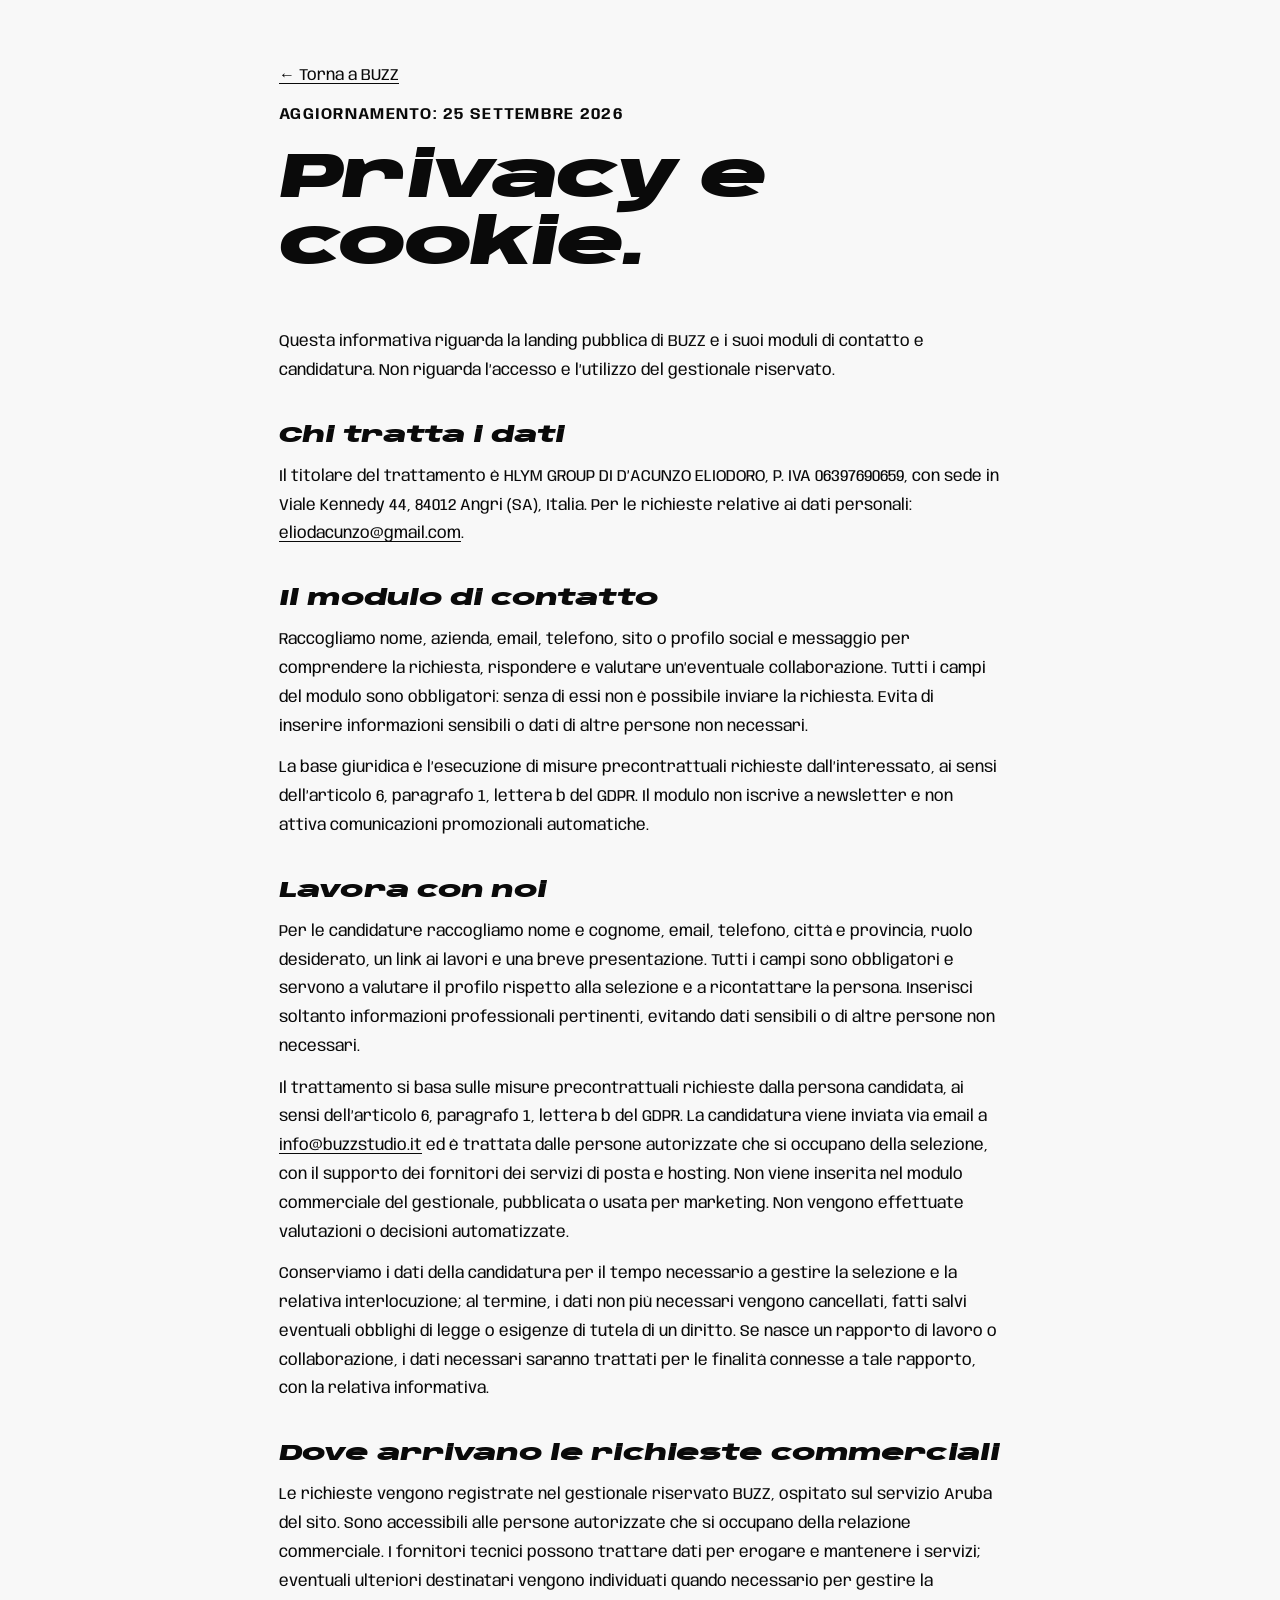
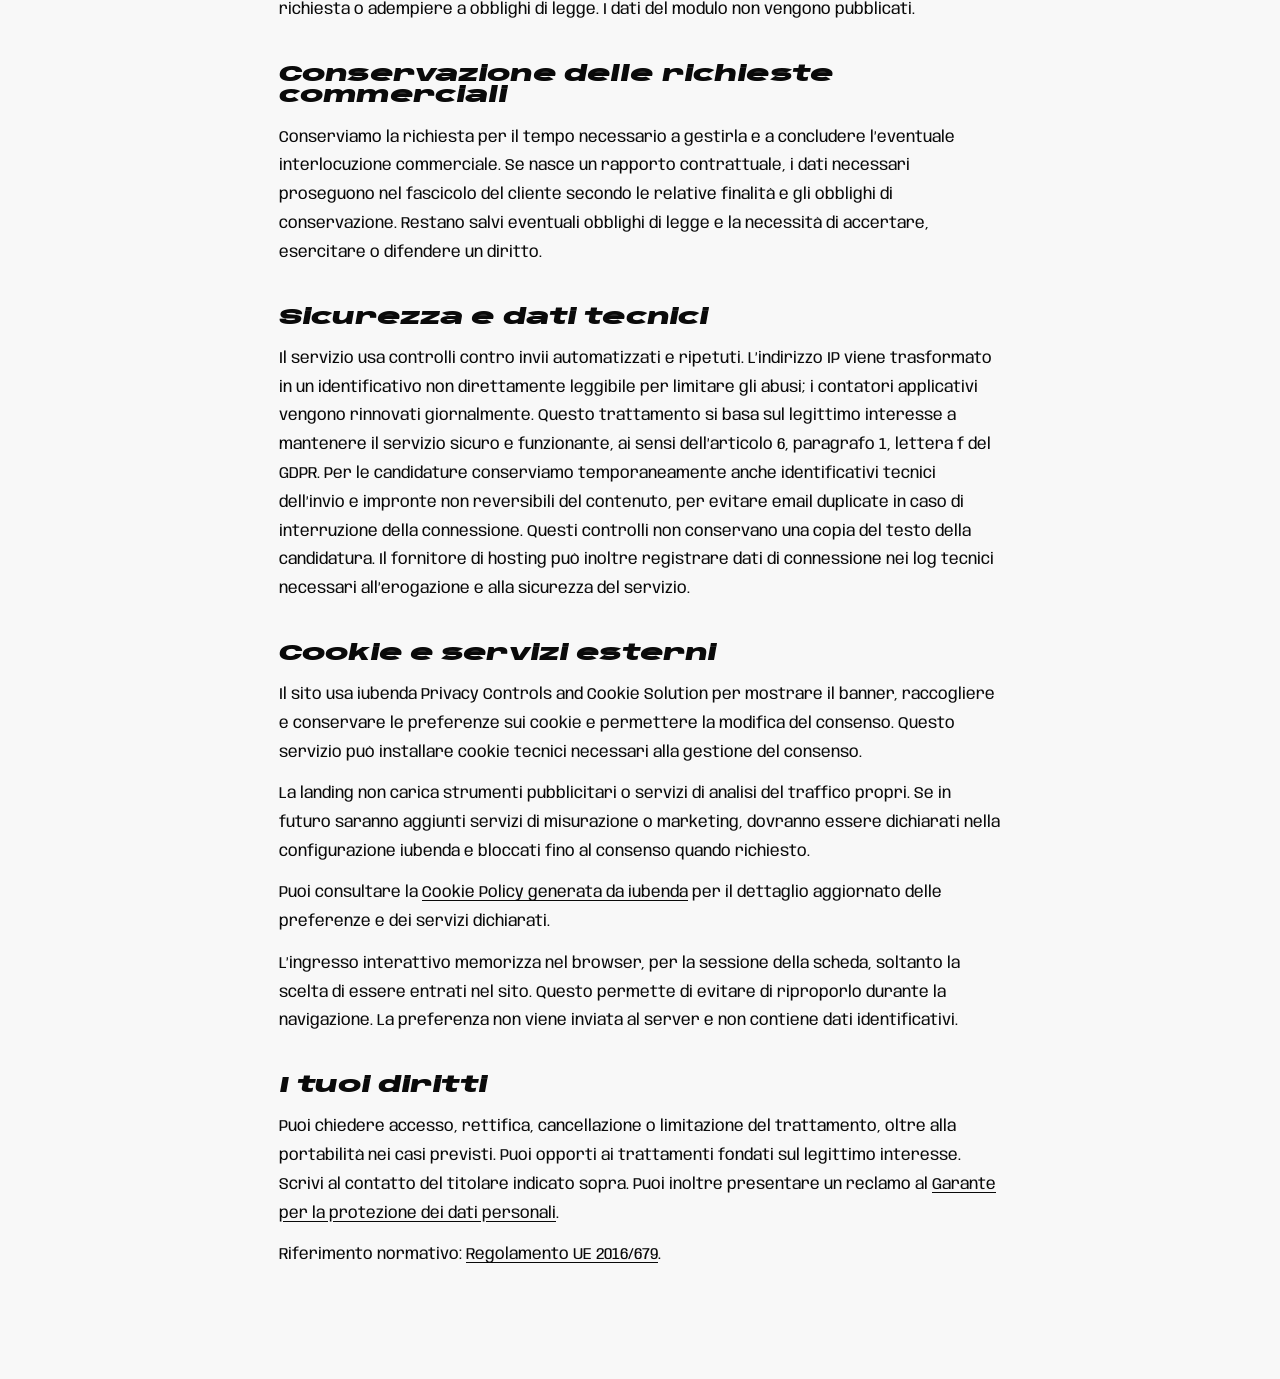
==== privacy/index.html @ e970d1ed "Sito buzzstudio.it come era online il 12/10/2026 (copia da Aruba, senza video e senza buzz-api/priva" ====
<!DOCTYPE html><html lang="it"><head><script src="https://embeds.iubenda.com/widgets/cc4f0625-e66b-4614-b7e0-e21f0d9e7564.js"></script><meta charSet="utf-8"/><meta name="viewport" content="width=device-width, initial-scale=1"/><link rel="stylesheet" href="/_next/static/css/index.BU4A1RnE.css" data-rsc-css-href="/_next/static/css/index.BU4A1RnE.css" data-precedence="vite-rsc/importer-resources"/><title>Privacy e cookie — BUZZ</title><meta name="description" content="Come vengono trattati i dati inviati a BUZZ attraverso il modulo di contatto."/><meta name="robots" content="index, follow"/><meta property="og:title" content="Privacy e cookie — BUZZ"/><meta property="og:description" content="Come vengono trattati i dati inviati a BUZZ attraverso il modulo di contatto."/><meta property="og:url" content="https://www.buzzstudio.it/privacy/"/><meta name="twitter:card" content="summary"/><meta name="twitter:title" content="Privacy e cookie — BUZZ"/><meta name="twitter:description" content="Come vengono trattati i dati inviati a BUZZ attraverso il modulo di contatto."/><link rel="icon" href="/favicon.png"/><link rel="apple-touch-icon" href="/favicon.png"/><link rel="canonical" href="https://www.buzzstudio.it/privacy/"/>
</head><body><main class="shell privacy-page"><a href="/">← Torna a BUZZ</a><p class="eyebrow">AGGIORNAMENTO: <!-- -->25 SETTEMBRE 2026</p><h1>Privacy e cookie.</h1><p>Questa informativa riguarda la landing pubblica di BUZZ e i suoi moduli di contatto e candidatura. Non riguarda l’accesso e l’utilizzo del gestionale riservato.</p><h2>Chi tratta i dati</h2><p>Il titolare del trattamento è <!-- -->HLYM GROUP DI D’ACUNZO ELIODORO<!-- -->, P. IVA <!-- -->06397690659<!-- -->, con sede in <!-- -->Viale Kennedy 44, 84012 Angri (SA), Italia<!-- -->. Per le richieste relative ai dati personali: <a href="mailto:eliodacunzo@gmail.com">eliodacunzo@gmail.com</a>.</p><h2>Il modulo di contatto</h2><p>Raccogliamo nome, azienda, email, telefono, sito o profilo social e messaggio per comprendere la richiesta, rispondere e valutare un’eventuale collaborazione. Tutti i campi del modulo sono obbligatori: senza di essi non è possibile inviare la richiesta. Evita di inserire informazioni sensibili o dati di altre persone non necessari.</p><p>La base giuridica è l’esecuzione di misure precontrattuali richieste dall’interessato, ai sensi dell’articolo 6, paragrafo 1, lettera b del GDPR. Il modulo non iscrive a newsletter e non attiva comunicazioni promozionali automatiche.</p><h2 id="candidature">Lavora con noi</h2><p>Per le candidature raccogliamo nome e cognome, email, telefono, città e provincia, ruolo desiderato, un link ai lavori e una breve presentazione. Tutti i campi sono obbligatori e servono a valutare il profilo rispetto alla selezione e a ricontattare la persona. Inserisci soltanto informazioni professionali pertinenti, evitando dati sensibili o di altre persone non necessari.</p><p>Il trattamento si basa sulle misure precontrattuali richieste dalla persona candidata, ai sensi dell’articolo 6, paragrafo 1, lettera b del GDPR. La candidatura viene inviata via email a <a href="mailto:info@buzzstudio.it">info@buzzstudio.it</a> ed è trattata dalle persone autorizzate che si occupano della selezione, con il supporto dei fornitori dei servizi di posta e hosting. Non viene inserita nel modulo commerciale del gestionale, pubblicata o usata per marketing. Non vengono effettuate valutazioni o decisioni automatizzate.</p><p>Conserviamo i dati della candidatura per il tempo necessario a gestire la selezione e la relativa interlocuzione; al termine, i dati non più necessari vengono cancellati, fatti salvi eventuali obblighi di legge o esigenze di tutela di un diritto. Se nasce un rapporto di lavoro o collaborazione, i dati necessari saranno trattati per le finalità connesse a tale rapporto, con la relativa informativa.</p><h2>Dove arrivano le richieste commerciali</h2><p>Le richieste vengono registrate nel gestionale riservato BUZZ, ospitato sul servizio Aruba del sito. Sono accessibili alle persone autorizzate che si occupano della relazione commerciale. I fornitori tecnici possono trattare dati per erogare e mantenere i servizi; eventuali ulteriori destinatari vengono individuati quando necessario per gestire la richiesta o adempiere a obblighi di legge. I dati del modulo non vengono pubblicati.</p><h2>Conservazione delle richieste commerciali</h2><p>Conserviamo la richiesta per il tempo necessario a gestirla e a concludere l’eventuale interlocuzione commerciale. Se nasce un rapporto contrattuale, i dati necessari proseguono nel fascicolo del cliente secondo le relative finalità e gli obblighi di conservazione. Restano salvi eventuali obblighi di legge e la necessità di accertare, esercitare o difendere un diritto.</p><h2>Sicurezza e dati tecnici</h2><p>Il servizio usa controlli contro invii automatizzati e ripetuti. L’indirizzo IP viene trasformato in un identificativo non direttamente leggibile per limitare gli abusi; i contatori applicativi vengono rinnovati giornalmente. Questo trattamento si basa sul legittimo interesse a mantenere il servizio sicuro e funzionante, ai sensi dell’articolo 6, paragrafo 1, lettera f del GDPR. Per le candidature conserviamo temporaneamente anche identificativi tecnici dell’invio e impronte non reversibili del contenuto, per evitare email duplicate in caso di interruzione della connessione. Questi controlli non conservano una copia del testo della candidatura. Il fornitore di hosting può inoltre registrare dati di connessione nei log tecnici necessari all’erogazione e alla sicurezza del servizio.</p><h2>Cookie e servizi esterni</h2><p>Il sito usa iubenda Privacy Controls and Cookie Solution per mostrare il banner, raccogliere e conservare le preferenze sui cookie e permettere la modifica del consenso. Questo servizio può installare cookie tecnici necessari alla gestione del consenso.</p><p>La landing non carica strumenti pubblicitari o servizi di analisi del traffico propri. Se in futuro saranno aggiunti servizi di misurazione o marketing, dovranno essere dichiarati nella configurazione iubenda e bloccati fino al consenso quando richiesto.</p><p>Puoi consultare la <a href="https://www.iubenda.com/privacy-policy/53824716/cookie-policy" target="_blank" rel="noopener noreferrer">Cookie Policy generata da iubenda</a> per il dettaglio aggiornato delle preferenze e dei servizi dichiarati.</p><p>L’ingresso interattivo memorizza nel browser, per la sessione della scheda, soltanto la scelta di essere entrati nel sito. Questo permette di evitare di riproporlo durante la navigazione. La preferenza non viene inviata al server e non contiene dati identificativi.</p><h2>I tuoi diritti</h2><p>Puoi chiedere accesso, rettifica, cancellazione o limitazione del trattamento, oltre alla portabilità nei casi previsti. Puoi opporti ai trattamenti fondati sul legittimo interesse. Scrivi al contatto del titolare indicato sopra. Puoi inoltre presentare un reclamo al <a href="https://www.garanteprivacy.it/home/modulistica-e-servizi-online">Garante per la protezione dei dati personali</a>.</p><p>Riferimento normativo: <a href="https://eur-lex.europa.eu/legal-content/IT/TXT/?uri=CELEX%3A32016R0679">Regolamento UE 2016/679</a>.</p></main></body></html>
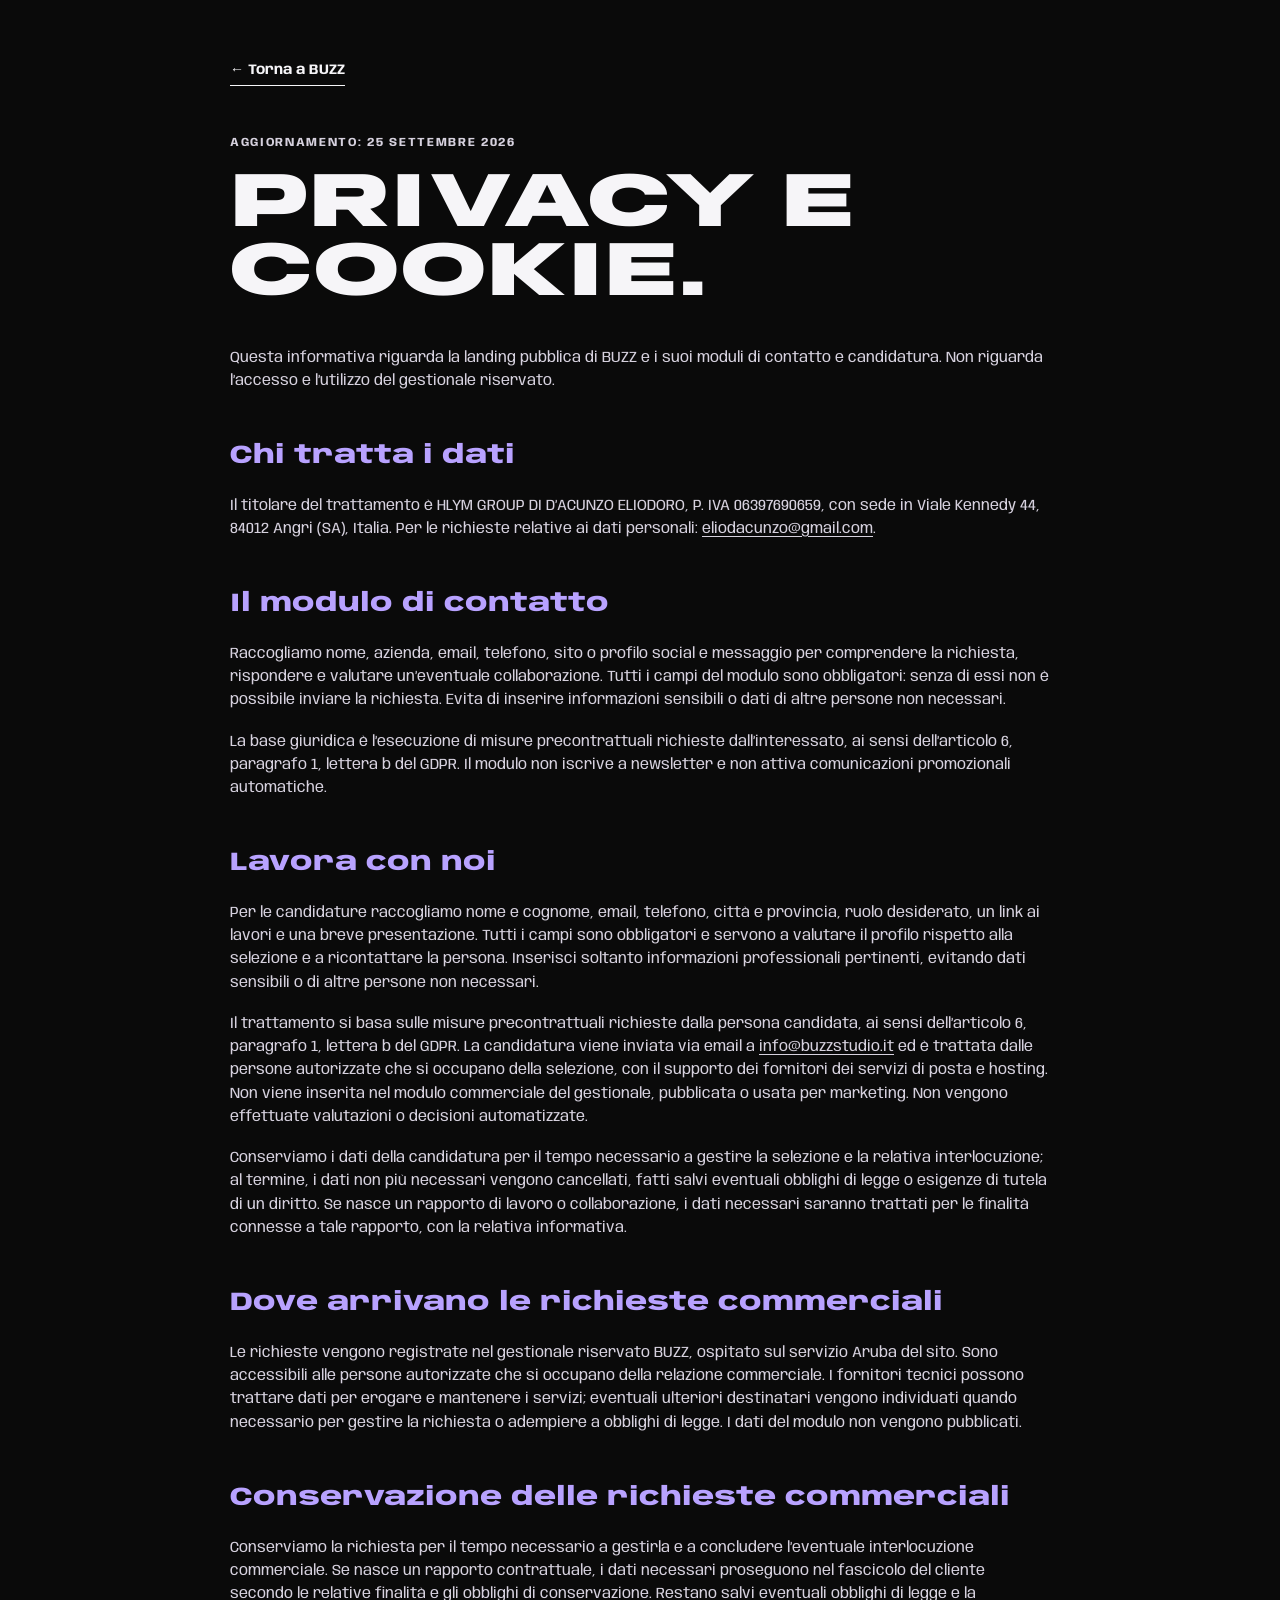
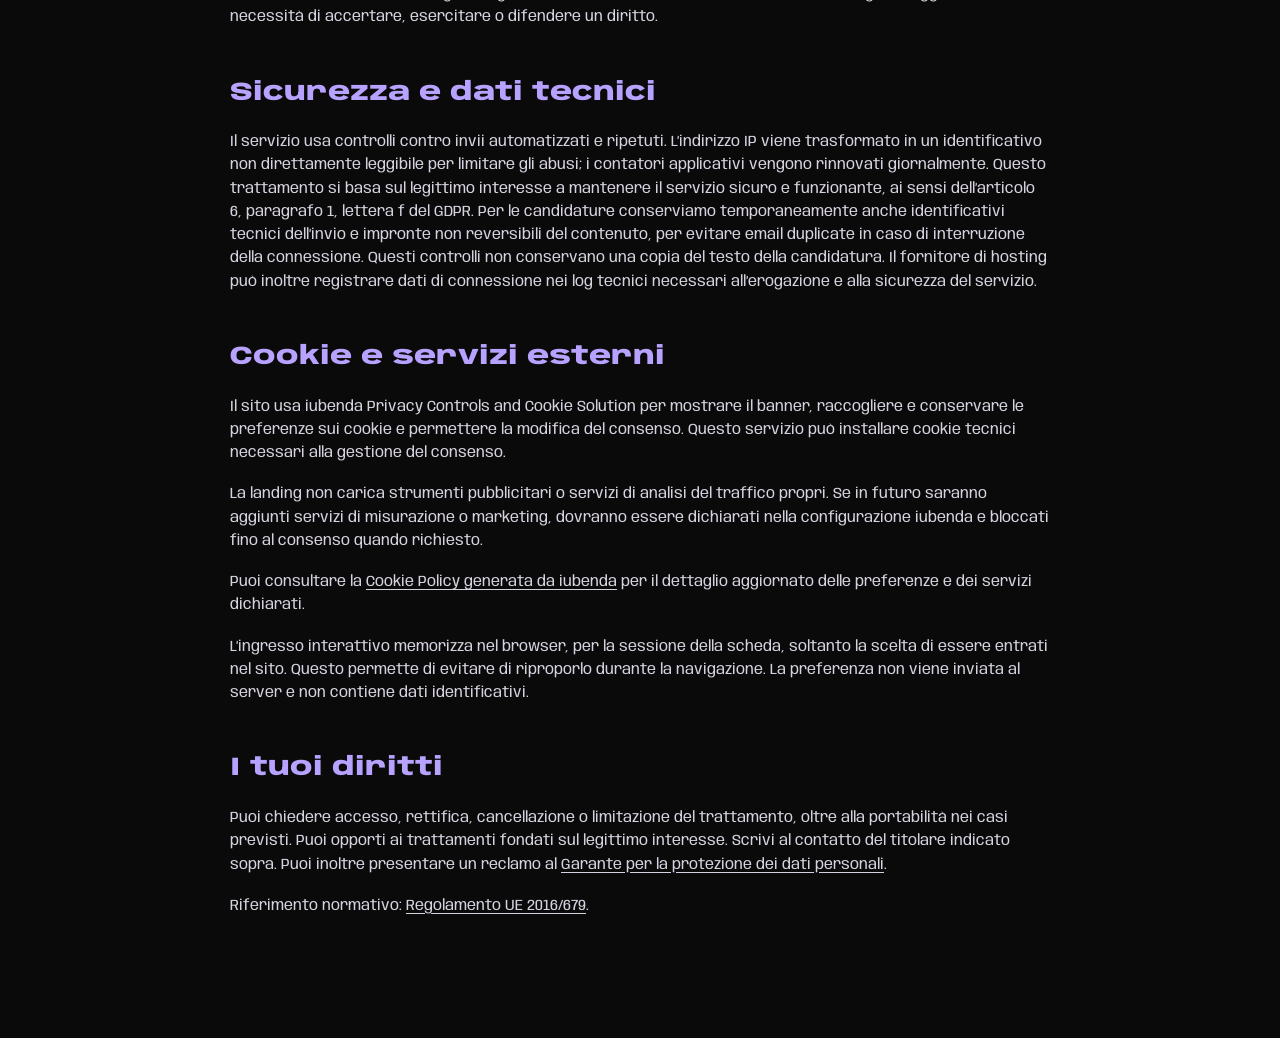
==== commit ab2e3d8d: "Sito buzzstudio.it ricostruito in versione pulita con nuova grafica immersiva Stessi testi, moduli e" ====
--- a/privacy/index.html
+++ b/privacy/index.html
@@ -1,2 +1,50 @@
-<!DOCTYPE html><html lang="it"><head><script src="https://embeds.iubenda.com/widgets/cc4f0625-e66b-4614-b7e0-e21f0d9e7564.js"></script><meta charSet="utf-8"/><meta name="viewport" content="width=device-width, initial-scale=1"/><link rel="stylesheet" href="/_next/static/css/index.BU4A1RnE.css" data-rsc-css-href="/_next/static/css/index.BU4A1RnE.css" data-precedence="vite-rsc/importer-resources"/><title>Privacy e cookie — BUZZ</title><meta name="description" content="Come vengono trattati i dati inviati a BUZZ attraverso il modulo di contatto."/><meta name="robots" content="index, follow"/><meta property="og:title" content="Privacy e cookie — BUZZ"/><meta property="og:description" content="Come vengono trattati i dati inviati a BUZZ attraverso il modulo di contatto."/><meta property="og:url" content="https://www.buzzstudio.it/privacy/"/><meta name="twitter:card" content="summary"/><meta name="twitter:title" content="Privacy e cookie — BUZZ"/><meta name="twitter:description" content="Come vengono trattati i dati inviati a BUZZ attraverso il modulo di contatto."/><link rel="icon" href="/favicon.png"/><link rel="apple-touch-icon" href="/favicon.png"/><link rel="canonical" href="https://www.buzzstudio.it/privacy/"/>
-</head><body><main class="shell privacy-page"><a href="/">← Torna a BUZZ</a><p class="eyebrow">AGGIORNAMENTO: <!-- -->25 SETTEMBRE 2026</p><h1>Privacy e cookie.</h1><p>Questa informativa riguarda la landing pubblica di BUZZ e i suoi moduli di contatto e candidatura. Non riguarda l’accesso e l’utilizzo del gestionale riservato.</p><h2>Chi tratta i dati</h2><p>Il titolare del trattamento è <!-- -->HLYM GROUP DI D’ACUNZO ELIODORO<!-- -->, P. IVA <!-- -->06397690659<!-- -->, con sede in <!-- -->Viale Kennedy 44, 84012 Angri (SA), Italia<!-- -->. Per le richieste relative ai dati personali: <a href="mailto:eliodacunzo@gmail.com">eliodacunzo@gmail.com</a>.</p><h2>Il modulo di contatto</h2><p>Raccogliamo nome, azienda, email, telefono, sito o profilo social e messaggio per comprendere la richiesta, rispondere e valutare un’eventuale collaborazione. Tutti i campi del modulo sono obbligatori: senza di essi non è possibile inviare la richiesta. Evita di inserire informazioni sensibili o dati di altre persone non necessari.</p><p>La base giuridica è l’esecuzione di misure precontrattuali richieste dall’interessato, ai sensi dell’articolo 6, paragrafo 1, lettera b del GDPR. Il modulo non iscrive a newsletter e non attiva comunicazioni promozionali automatiche.</p><h2 id="candidature">Lavora con noi</h2><p>Per le candidature raccogliamo nome e cognome, email, telefono, città e provincia, ruolo desiderato, un link ai lavori e una breve presentazione. Tutti i campi sono obbligatori e servono a valutare il profilo rispetto alla selezione e a ricontattare la persona. Inserisci soltanto informazioni professionali pertinenti, evitando dati sensibili o di altre persone non necessari.</p><p>Il trattamento si basa sulle misure precontrattuali richieste dalla persona candidata, ai sensi dell’articolo 6, paragrafo 1, lettera b del GDPR. La candidatura viene inviata via email a <a href="mailto:info@buzzstudio.it">info@buzzstudio.it</a> ed è trattata dalle persone autorizzate che si occupano della selezione, con il supporto dei fornitori dei servizi di posta e hosting. Non viene inserita nel modulo commerciale del gestionale, pubblicata o usata per marketing. Non vengono effettuate valutazioni o decisioni automatizzate.</p><p>Conserviamo i dati della candidatura per il tempo necessario a gestire la selezione e la relativa interlocuzione; al termine, i dati non più necessari vengono cancellati, fatti salvi eventuali obblighi di legge o esigenze di tutela di un diritto. Se nasce un rapporto di lavoro o collaborazione, i dati necessari saranno trattati per le finalità connesse a tale rapporto, con la relativa informativa.</p><h2>Dove arrivano le richieste commerciali</h2><p>Le richieste vengono registrate nel gestionale riservato BUZZ, ospitato sul servizio Aruba del sito. Sono accessibili alle persone autorizzate che si occupano della relazione commerciale. I fornitori tecnici possono trattare dati per erogare e mantenere i servizi; eventuali ulteriori destinatari vengono individuati quando necessario per gestire la richiesta o adempiere a obblighi di legge. I dati del modulo non vengono pubblicati.</p><h2>Conservazione delle richieste commerciali</h2><p>Conserviamo la richiesta per il tempo necessario a gestirla e a concludere l’eventuale interlocuzione commerciale. Se nasce un rapporto contrattuale, i dati necessari proseguono nel fascicolo del cliente secondo le relative finalità e gli obblighi di conservazione. Restano salvi eventuali obblighi di legge e la necessità di accertare, esercitare o difendere un diritto.</p><h2>Sicurezza e dati tecnici</h2><p>Il servizio usa controlli contro invii automatizzati e ripetuti. L’indirizzo IP viene trasformato in un identificativo non direttamente leggibile per limitare gli abusi; i contatori applicativi vengono rinnovati giornalmente. Questo trattamento si basa sul legittimo interesse a mantenere il servizio sicuro e funzionante, ai sensi dell’articolo 6, paragrafo 1, lettera f del GDPR. Per le candidature conserviamo temporaneamente anche identificativi tecnici dell’invio e impronte non reversibili del contenuto, per evitare email duplicate in caso di interruzione della connessione. Questi controlli non conservano una copia del testo della candidatura. Il fornitore di hosting può inoltre registrare dati di connessione nei log tecnici necessari all’erogazione e alla sicurezza del servizio.</p><h2>Cookie e servizi esterni</h2><p>Il sito usa iubenda Privacy Controls and Cookie Solution per mostrare il banner, raccogliere e conservare le preferenze sui cookie e permettere la modifica del consenso. Questo servizio può installare cookie tecnici necessari alla gestione del consenso.</p><p>La landing non carica strumenti pubblicitari o servizi di analisi del traffico propri. Se in futuro saranno aggiunti servizi di misurazione o marketing, dovranno essere dichiarati nella configurazione iubenda e bloccati fino al consenso quando richiesto.</p><p>Puoi consultare la <a href="https://www.iubenda.com/privacy-policy/53824716/cookie-policy" target="_blank" rel="noopener noreferrer">Cookie Policy generata da iubenda</a> per il dettaglio aggiornato delle preferenze e dei servizi dichiarati.</p><p>L’ingresso interattivo memorizza nel browser, per la sessione della scheda, soltanto la scelta di essere entrati nel sito. Questo permette di evitare di riproporlo durante la navigazione. La preferenza non viene inviata al server e non contiene dati identificativi.</p><h2>I tuoi diritti</h2><p>Puoi chiedere accesso, rettifica, cancellazione o limitazione del trattamento, oltre alla portabilità nei casi previsti. Puoi opporti ai trattamenti fondati sul legittimo interesse. Scrivi al contatto del titolare indicato sopra. Puoi inoltre presentare un reclamo al <a href="https://www.garanteprivacy.it/home/modulistica-e-servizi-online">Garante per la protezione dei dati personali</a>.</p><p>Riferimento normativo: <a href="https://eur-lex.europa.eu/legal-content/IT/TXT/?uri=CELEX%3A32016R0679">Regolamento UE 2016/679</a>.</p></main></body></html>+<!doctype html>
+<html lang="it">
+<head>
+  <script src="https://embeds.iubenda.com/widgets/cc4f0625-e66b-4614-b7e0-e21f0d9e7564.js"></script>
+  <meta charset="utf-8">
+  <meta name="viewport" content="width=device-width, initial-scale=1">
+  <title>Privacy e cookie — BUZZ</title>
+  <meta name="description" content="Come vengono trattati i dati inviati a BUZZ attraverso il modulo di contatto.">
+  <meta name="robots" content="index, follow">
+  <meta property="og:title" content="Privacy e cookie — BUZZ">
+  <meta property="og:description" content="Come vengono trattati i dati inviati a BUZZ attraverso il modulo di contatto.">
+  <meta property="og:url" content="https://www.buzzstudio.it/privacy/">
+  <meta name="twitter:card" content="summary">
+  <link rel="icon" href="/favicon.png">
+  <link rel="apple-touch-icon" href="/favicon.png">
+  <link rel="canonical" href="https://www.buzzstudio.it/privacy/">
+  <link rel="stylesheet" href="/assets/css/sito.css?v=2026-10-12">
+</head>
+<body class="privacy">
+  <main class="shell privacy-page" id="contenuto">
+    <a class="link-arrow" href="/">← Torna a BUZZ</a>
+    <p class="eyebrow">Aggiornamento: 25 settembre 2026</p>
+    <h1>Privacy e cookie.</h1>
+    <p>Questa informativa riguarda la landing pubblica di BUZZ e i suoi moduli di contatto e candidatura. Non riguarda l’accesso e l’utilizzo del gestionale riservato.</p>
+    <h2>Chi tratta i dati</h2>
+    <p>Il titolare del trattamento è HLYM GROUP DI D’ACUNZO ELIODORO, P. IVA 06397690659, con sede in Viale Kennedy 44, 84012 Angri (SA), Italia. Per le richieste relative ai dati personali: <a href="mailto:eliodacunzo@gmail.com">eliodacunzo@gmail.com</a>.</p>
+    <h2>Il modulo di contatto</h2>
+    <p>Raccogliamo nome, azienda, email, telefono, sito o profilo social e messaggio per comprendere la richiesta, rispondere e valutare un’eventuale collaborazione. Tutti i campi del modulo sono obbligatori: senza di essi non è possibile inviare la richiesta. Evita di inserire informazioni sensibili o dati di altre persone non necessari.</p>
+    <p>La base giuridica è l’esecuzione di misure precontrattuali richieste dall’interessato, ai sensi dell’articolo 6, paragrafo 1, lettera b del GDPR. Il modulo non iscrive a newsletter e non attiva comunicazioni promozionali automatiche.</p>
+    <h2 id="candidature">Lavora con noi</h2>
+    <p>Per le candidature raccogliamo nome e cognome, email, telefono, città e provincia, ruolo desiderato, un link ai lavori e una breve presentazione. Tutti i campi sono obbligatori e servono a valutare il profilo rispetto alla selezione e a ricontattare la persona. Inserisci soltanto informazioni professionali pertinenti, evitando dati sensibili o di altre persone non necessari.</p>
+    <p>Il trattamento si basa sulle misure precontrattuali richieste dalla persona candidata, ai sensi dell’articolo 6, paragrafo 1, lettera b del GDPR. La candidatura viene inviata via email a <a href="mailto:info@buzzstudio.it">info@buzzstudio.it</a> ed è trattata dalle persone autorizzate che si occupano della selezione, con il supporto dei fornitori dei servizi di posta e hosting. Non viene inserita nel modulo commerciale del gestionale, pubblicata o usata per marketing. Non vengono effettuate valutazioni o decisioni automatizzate.</p>
+    <p>Conserviamo i dati della candidatura per il tempo necessario a gestire la selezione e la relativa interlocuzione; al termine, i dati non più necessari vengono cancellati, fatti salvi eventuali obblighi di legge o esigenze di tutela di un diritto. Se nasce un rapporto di lavoro o collaborazione, i dati necessari saranno trattati per le finalità connesse a tale rapporto, con la relativa informativa.</p>
+    <h2>Dove arrivano le richieste commerciali</h2>
+    <p>Le richieste vengono registrate nel gestionale riservato BUZZ, ospitato sul servizio Aruba del sito. Sono accessibili alle persone autorizzate che si occupano della relazione commerciale. I fornitori tecnici possono trattare dati per erogare e mantenere i servizi; eventuali ulteriori destinatari vengono individuati quando necessario per gestire la richiesta o adempiere a obblighi di legge. I dati del modulo non vengono pubblicati.</p>
+    <h2>Conservazione delle richieste commerciali</h2>
+    <p>Conserviamo la richiesta per il tempo necessario a gestirla e a concludere l’eventuale interlocuzione commerciale. Se nasce un rapporto contrattuale, i dati necessari proseguono nel fascicolo del cliente secondo le relative finalità e gli obblighi di conservazione. Restano salvi eventuali obblighi di legge e la necessità di accertare, esercitare o difendere un diritto.</p>
+    <h2>Sicurezza e dati tecnici</h2>
+    <p>Il servizio usa controlli contro invii automatizzati e ripetuti. L’indirizzo IP viene trasformato in un identificativo non direttamente leggibile per limitare gli abusi; i contatori applicativi vengono rinnovati giornalmente. Questo trattamento si basa sul legittimo interesse a mantenere il servizio sicuro e funzionante, ai sensi dell’articolo 6, paragrafo 1, lettera f del GDPR. Per le candidature conserviamo temporaneamente anche identificativi tecnici dell’invio e impronte non reversibili del contenuto, per evitare email duplicate in caso di interruzione della connessione. Questi controlli non conservano una copia del testo della candidatura. Il fornitore di hosting può inoltre registrare dati di connessione nei log tecnici necessari all’erogazione e alla sicurezza del servizio.</p>
+    <h2>Cookie e servizi esterni</h2>
+    <p>Il sito usa iubenda Privacy Controls and Cookie Solution per mostrare il banner, raccogliere e conservare le preferenze sui cookie e permettere la modifica del consenso. Questo servizio può installare cookie tecnici necessari alla gestione del consenso.</p>
+    <p>La landing non carica strumenti pubblicitari o servizi di analisi del traffico propri. Se in futuro saranno aggiunti servizi di misurazione o marketing, dovranno essere dichiarati nella configurazione iubenda e bloccati fino al consenso quando richiesto.</p>
+    <p>Puoi consultare la <a href="https://www.iubenda.com/privacy-policy/53824716/cookie-policy" target="_blank" rel="noopener noreferrer">Cookie Policy generata da iubenda</a> per il dettaglio aggiornato delle preferenze e dei servizi dichiarati.</p>
+    <p>L’ingresso interattivo memorizza nel browser, per la sessione della scheda, soltanto la scelta di essere entrati nel sito. Questo permette di evitare di riproporlo durante la navigazione. La preferenza non viene inviata al server e non contiene dati identificativi.</p>
+    <h2>I tuoi diritti</h2>
+    <p>Puoi chiedere accesso, rettifica, cancellazione o limitazione del trattamento, oltre alla portabilità nei casi previsti. Puoi opporti ai trattamenti fondati sul legittimo interesse. Scrivi al contatto del titolare indicato sopra. Puoi inoltre presentare un reclamo al <a href="https://www.garanteprivacy.it/home/modulistica-e-servizi-online">Garante per la protezione dei dati personali</a>.</p>
+    <p>Riferimento normativo: <a href="https://eur-lex.europa.eu/legal-content/IT/TXT/?uri=CELEX%3A32016R0679">Regolamento UE 2016/679</a>.</p>
+    </main>
+</body>
+</html>
--- a/assets/css/sito.css
+++ b/assets/css/sito.css
@@ -0,0 +1,648 @@
+/* =========================================================================
+   BUZZ — sito pubblico www.buzzstudio.it
+   Un solo foglio di stile, senza strumenti di compilazione.
+   Ordine: basi · componenti comuni · sezioni (nell'ordine della pagina) · movimento ridotto
+   ========================================================================= */
+
+@font-face {
+  font-family: "Anybody";
+  src: url("/fonts/Anybody-Variable.woff2") format("woff2");
+  font-weight: 100 900;
+  font-stretch: 50% 150%;
+  font-display: swap;
+}
+
+:root {
+  --ink: #0a0a0a;
+  --ink-2: #141218;
+  --paper: #f6f5f8;
+  --violet: #6c3bff;
+  --violet-deep: #4a1fd6;
+  --violet-soft: #b8a2ff;
+  --muted: #a49eae;
+  --muted-dark: #5d5768;
+  --line: rgba(255, 255, 255, .14);
+  --line-dark: rgba(10, 10, 10, .14);
+  --gutter: clamp(16px, 4vw, 56px);
+  --header-h: 76px;
+  --ease: cubic-bezier(.16, 1, .3, 1);
+  --ease-in-out: cubic-bezier(.65, 0, .35, 1);
+  --font: "Anybody", "Arial Narrow", Arial, sans-serif;
+  color-scheme: dark;
+}
+
+*, *::before, *::after { box-sizing: border-box; }
+html { -webkit-text-size-adjust: 100%; scroll-padding-top: var(--header-h); scroll-behavior: smooth; }
+body {
+  margin: 0;
+  background: var(--ink);
+  color: var(--paper);
+  font-family: var(--font);
+  font-size: clamp(15px, 1.05vw, 17px);
+  line-height: 1.55;
+  font-stretch: 100%;
+  -webkit-font-smoothing: antialiased;
+  overflow-x: clip;
+}
+img, video, svg { display: block; max-width: 100%; }
+img { height: auto; }
+a { color: inherit; text-decoration: none; }
+button, input, select, textarea { font: inherit; color: inherit; }
+button { cursor: pointer; background: none; border: 0; padding: 0; }
+h1, h2, h3, p, ol, ul, figure { margin: 0; }
+ol, ul { padding: 0; list-style: none; }
+[hidden] { display: none !important; }
+::selection { background: var(--violet); color: #fff; }
+:focus-visible { outline: 2px solid var(--violet-soft); outline-offset: 4px; border-radius: 4px; }
+
+.sprite { position: absolute; width: 0; height: 0; overflow: hidden; }
+.ico { width: 1em; height: 1em; flex: none; fill: none; stroke: currentColor; stroke-width: 2; stroke-linecap: round; stroke-linejoin: round; }
+
+.shell { width: min(100% - 2 * var(--gutter), 1440px); margin-inline: auto; }
+
+.skip-link {
+  position: fixed; left: 16px; top: -60px; z-index: 100;
+  background: var(--paper); color: var(--ink); padding: 10px 16px; border-radius: 999px; font-weight: 700;
+}
+.skip-link:focus { top: 16px; }
+
+/* ---------- Testi ricorrenti ---------- */
+.eyebrow {
+  display: flex; align-items: center; gap: .6em; flex-wrap: wrap;
+  font-size: 12px; font-weight: 700; letter-spacing: .14em; text-transform: uppercase;
+  color: var(--muted);
+}
+.eyebrow-side { margin-left: auto; color: var(--muted-dark); }
+.display {
+  font-weight: 900; font-stretch: 150%; text-transform: uppercase;
+  font-size: clamp(42px, 7.4vw, 128px); line-height: .88; letter-spacing: -.01em;
+}
+.accent { color: var(--violet); }
+
+/* ---------- Pulsanti e link ---------- */
+.btn {
+  display: inline-flex; align-items: center; gap: 14px;
+  padding: 18px 26px; border-radius: 999px;
+  font-weight: 700; font-size: 15px; letter-spacing: .01em;
+  transition: background .3s, color .3s, transform .4s var(--ease);
+  will-change: transform;
+}
+.btn .ico { width: 20px; height: 20px; transition: transform .4s var(--ease); }
+.btn:hover .ico { transform: translate(3px, -3px) rotate(0deg); }
+.btn-light { background: var(--paper); color: var(--ink); }
+.btn-light:hover { background: var(--violet); color: #fff; }
+.btn-violet { background: var(--violet); color: #fff; }
+.btn-violet:hover { background: var(--paper); color: var(--ink); }
+.btn:disabled { opacity: .5; cursor: not-allowed; }
+
+.link-arrow {
+  display: inline-flex; align-items: center; gap: 8px; font-weight: 700; font-size: 14px;
+  padding-bottom: 4px; background: linear-gradient(currentColor, currentColor) left bottom / 100% 1px no-repeat;
+  transition: background-size .5s var(--ease), color .3s;
+}
+.link-arrow:hover { background-size: 30% 1px; color: var(--violet-soft); }
+.link-arrow .ico { width: 16px; height: 16px; }
+
+/* ---------- Barra di avanzamento, grana, cursore ---------- */
+.progress { position: fixed; inset: 0 0 auto; height: 3px; z-index: 60; pointer-events: none; }
+.progress span { display: block; height: 100%; background: var(--violet); transform-origin: left; transform: scaleX(0); }
+
+.grain {
+  position: fixed; inset: -50%; z-index: 90; pointer-events: none; opacity: .07;
+  background-image: url("data:image/svg+xml,%3Csvg xmlns='http://www.w3.org/2000/svg' width='160' height='160'%3E%3Cfilter id='n'%3E%3CfeTurbulence type='fractalNoise' baseFrequency='.9' numOctaves='2' stitchTiles='stitch'/%3E%3C/filter%3E%3Crect width='100%25' height='100%25' filter='url(%23n)'/%3E%3C/svg%3E");
+  animation: grain 1s steps(4) infinite;
+}
+@keyframes grain {
+  0% { transform: translate(0, 0); } 25% { transform: translate(-3%, 2%); }
+  50% { transform: translate(2%, -3%); } 75% { transform: translate(-2%, -1%); } 100% { transform: translate(0, 0); }
+}
+
+.cursor { display: none; }
+.has-cursor .cursor { display: block; position: fixed; inset: 0; pointer-events: none; z-index: 95; }
+.has-cursor, .has-cursor a, .has-cursor button { cursor: none; }
+.has-cursor input, .has-cursor textarea, .has-cursor select { cursor: auto; }
+.cursor-dot, .cursor-ring { position: absolute; left: 0; top: 0; border-radius: 50%; will-change: transform; }
+.cursor-dot { width: 6px; height: 6px; margin: -3px 0 0 -3px; background: var(--paper); mix-blend-mode: difference; }
+.cursor-ring {
+  width: 40px; height: 40px; margin: -20px 0 0 -20px; border: 1px solid rgba(255, 255, 255, .5);
+  display: grid; place-items: center; transition: width .35s var(--ease), height .35s var(--ease), margin .35s var(--ease), background .35s, border-color .35s;
+  mix-blend-mode: difference;
+}
+.cursor-ring b { font-size: 11px; letter-spacing: .14em; text-transform: uppercase; opacity: 0; transition: opacity .2s; }
+.cursor.is-link .cursor-ring { width: 64px; height: 64px; margin: -32px 0 0 -32px; background: rgba(255, 255, 255, .12); border-color: transparent; }
+.cursor.is-label .cursor-ring { width: 96px; height: 96px; margin: -48px 0 0 -48px; background: var(--violet); border-color: transparent; mix-blend-mode: normal; }
+.cursor.is-label .cursor-ring b { opacity: 1; color: #fff; }
+.cursor.is-label .cursor-dot { opacity: 0; }
+.cursor.is-hidden { opacity: 0; }
+.cursor { transition: opacity .3s; }
+
+/* ---------- Testata ---------- */
+.site-header {
+  position: fixed; inset: 0 0 auto; z-index: 50; height: var(--header-h);
+  display: flex; align-items: center; justify-content: space-between; gap: 24px;
+  padding-inline: var(--gutter);
+  transition: transform .5s var(--ease), background .4s, backdrop-filter .4s;
+}
+.site-header.is-solid { background: rgba(10, 10, 10, .72); backdrop-filter: blur(14px); -webkit-backdrop-filter: blur(14px); }
+.site-header.is-hidden { transform: translateY(-100%); }
+.brand img { width: 108px; }
+.site-header nav { display: flex; align-items: center; gap: clamp(14px, 2.4vw, 34px); font-size: 14px; font-weight: 600; }
+.site-header nav a:not(.nav-cta) { position: relative; }
+.site-header nav a:not(.nav-cta)::after {
+  content: ""; position: absolute; left: 0; right: 0; bottom: -4px; height: 1px; background: currentColor;
+  transform: scaleX(0); transform-origin: right; transition: transform .4s var(--ease);
+}
+.site-header nav a:not(.nav-cta):hover::after { transform: scaleX(1); transform-origin: left; }
+.nav-cta { display: inline-flex; align-items: center; gap: 6px; padding: 10px 16px; border: 1px solid var(--line); border-radius: 999px; transition: background .3s, color .3s, border-color .3s; }
+.nav-cta:hover { background: var(--paper); color: var(--ink); border-color: var(--paper); }
+@media (max-width: 640px) {
+  .site-header nav a:not(.nav-cta) { display: none; }
+}
+
+/* =========================================================================
+   00 · APERTURA
+   ========================================================================= */
+.hero { position: relative; height: 140vh; height: 140svh; }
+.hero-sticky { position: sticky; top: 0; height: 100vh; height: 100svh; overflow: hidden; display: grid; grid-template-rows: 1fr auto; }
+.hero-art { position: absolute; inset: 0; }
+.hero-art picture, .hero-art img { width: 100%; height: 100%; }
+.hero-art img {
+  object-fit: cover; object-position: 70% 50%;
+  transform: scale(calc(1.08 + var(--hero-p, 0) * .35)) translate3d(var(--px, 0px), var(--py, 0px), 0);
+  filter: saturate(1.15) brightness(calc(.85 - var(--hero-p, 0) * .45));
+  transition: transform .2s linear;
+}
+.hero-waves { position: absolute; inset: 0; width: 100%; height: 100%; mix-blend-mode: screen; opacity: .9; }
+.hero-vignette {
+  position: absolute; inset: 0;
+  background:
+    radial-gradient(120% 90% at 70% 40%, transparent 30%, rgba(10, 10, 10, .65) 80%),
+    linear-gradient(180deg, rgba(10, 10, 10, .55) 0%, transparent 22%, transparent 60%, var(--ink) 100%);
+}
+.hero-content {
+  position: relative; z-index: 2; align-self: end;
+  padding-top: calc(var(--header-h) + 24px);
+  display: grid; grid-template-columns: 1fr auto; align-items: end; gap: 24px 40px;
+  transform: translateY(calc(var(--hero-p, 0) * -14vh));
+  opacity: calc(1 - var(--hero-p, 0) * 1.6);
+}
+.hero-content .eyebrow { grid-column: 1 / -1; color: var(--paper); }
+.live-dot { width: 8px; height: 8px; border-radius: 50%; background: var(--violet); box-shadow: 0 0 0 0 rgba(108, 59, 255, .7); animation: live 2s infinite; }
+@keyframes live { 70% { box-shadow: 0 0 0 10px rgba(108, 59, 255, 0); } 100% { box-shadow: 0 0 0 0 rgba(108, 59, 255, 0); } }
+
+.hero-title { grid-column: 1 / -1; text-transform: uppercase; font-weight: 900; line-height: .84; letter-spacing: -.015em; }
+.hero-title > span { display: block; }
+.hero-intro { font-size: clamp(16px, 1.6vw, 24px); font-weight: 700; font-stretch: 100%; letter-spacing: .02em; margin-bottom: .9em; }
+.hero-line, .hero-volume { font-size: clamp(54px, 11.6vw, 210px); font-stretch: 150%; }
+.hero-line { padding-left: 0; }
+.hero-volume {
+  padding-left: clamp(30px, 6vw, 120px);
+  font-stretch: var(--vol-stretch, 150%);
+  font-weight: var(--vol-weight, 900);
+  color: var(--paper);
+  text-shadow: 0 0 calc(var(--vol-glow, 0) * 60px) rgba(108, 59, 255, .9);
+}
+.hero-foot { display: flex; flex-wrap: wrap; align-items: center; justify-content: space-between; gap: 24px 48px; max-width: 980px; }
+.hero-description { max-width: 440px; color: #d9d4e2; }
+.hero-actions { display: flex; flex-wrap: wrap; align-items: center; gap: 18px 28px; }
+
+.meter { display: grid; gap: 10px; justify-items: end; font-size: 11px; font-weight: 700; letter-spacing: .14em; text-transform: uppercase; color: var(--violet-soft); }
+.meter-bars { display: flex; align-items: flex-end; gap: 4px; height: 56px; }
+.meter-bars i { width: 6px; height: 100%; background: var(--violet-soft); border-radius: 2px; transform-origin: bottom; transform: scaleY(.15); transition: transform .12s linear; }
+.meter-value { color: var(--paper); font-variant-numeric: tabular-nums; }
+
+.hero-bottom {
+  position: relative; z-index: 2; display: flex; justify-content: space-between; align-items: center; gap: 16px;
+  padding: 22px 0 26px; margin-top: 26px; border-top: 1px solid var(--line);
+  font-size: 11px; font-weight: 700; letter-spacing: .14em; text-transform: uppercase;
+  opacity: calc(1 - var(--hero-p, 0) * 3);
+}
+.hero-bottom a { display: inline-flex; gap: 8px; align-items: center; }
+.hero-bottom a:hover { color: var(--violet-soft); }
+.scroll-hint { display: inline-flex; align-items: center; gap: 10px; }
+.scroll-hint i { width: 1px; height: 26px; background: var(--line); position: relative; overflow: hidden; }
+.scroll-hint i::after { content: ""; position: absolute; inset: 0; background: var(--paper); animation: drip 1.8s var(--ease-in-out) infinite; }
+@keyframes drip { 0% { transform: translateY(-100%); } 60%, 100% { transform: translateY(100%); } }
+
+@media (max-width: 900px) {
+  .hero-content { grid-template-columns: minmax(0, 1fr); }
+  .meter { display: none; }
+  .hero-bottom span:first-child { display: none; }
+}
+@media (max-width: 600px) {
+  .hero-line, .hero-volume { font-size: 12.2vw; }
+  .hero-volume { padding-left: 5vw; }
+  .hero-bottom .scroll-hint { display: none; }
+}
+
+/* ---------- Striscia scorrevole ---------- */
+.ticker { position: relative; z-index: 3; background: var(--violet); color: #fff; overflow: hidden; padding: 18px 0; transform: rotate(-1.4deg) scale(1.04); margin-block: -10px; }
+.ticker-track { display: flex; align-items: center; gap: 30px; width: max-content; will-change: transform; }
+.ticker-track span { font-weight: 900; font-stretch: 150%; text-transform: uppercase; font-size: clamp(22px, 3vw, 44px); line-height: 1; white-space: nowrap; }
+.ticker-track b { font-size: clamp(20px, 2.4vw, 34px); font-weight: 400; }
+
+/* =========================================================================
+   01 · IN OTTIMA COMPAGNIA
+   ========================================================================= */
+.proof { position: relative; display: grid; grid-template-columns: 1fr 1.2fr; gap: 60px; padding-block: clamp(110px, 16vw, 220px) clamp(90px, 12vw, 170px); }
+.proof-head .display { margin-top: 22px; font-size: clamp(38px, 4.8vw, 86px); }
+.proof-body > p { color: var(--muted); max-width: 420px; margin-bottom: 40px; font-size: 17px; }
+.client-list li { border-top: 1px solid var(--line); }
+.client-list li:last-child { border-bottom: 1px solid var(--line); }
+.client-list a {
+  display: grid; grid-template-columns: 40px 1fr auto 28px; align-items: center; gap: 16px;
+  padding: 26px 4px; position: relative; overflow: hidden;
+}
+.client-list a::before { content: ""; position: absolute; inset: 0; background: var(--violet); transform: scaleY(0); transform-origin: bottom; transition: transform .55s var(--ease); z-index: -1; }
+.client-list a:hover::before, .client-list a:focus-visible::before { transform: scaleY(1); }
+.client-list .num { font-size: 12px; color: var(--muted); font-weight: 700; }
+.client-list .name { font-size: clamp(24px, 3.2vw, 46px); font-weight: 800; font-stretch: 125%; line-height: 1; transition: transform .55s var(--ease), font-stretch .55s var(--ease); }
+.client-list a:hover .name { transform: translateX(10px); font-stretch: 150%; }
+.client-list .tag { white-space: nowrap; font-size: 11px; letter-spacing: .14em; text-transform: uppercase; color: var(--muted); }
+.client-list a:hover .tag, .client-list a:hover .num { color: #fff; }
+.client-list .ico { width: 24px; height: 24px; transition: transform .45s var(--ease); }
+.client-list a:hover .ico { transform: rotate(45deg); }
+.client-preview {
+  position: fixed; left: 0; top: 0; width: 220px; aspect-ratio: 9 / 16; z-index: 40; pointer-events: none;
+  border-radius: 14px; overflow: hidden; opacity: 0; transform: translate(-50%, -50%) scale(.6) rotate(-6deg);
+  transition: opacity .3s, transform .5s var(--ease); box-shadow: 0 30px 80px rgba(0, 0, 0, .6);
+}
+.client-preview.is-on { opacity: 1; transform: translate(-50%, -50%) scale(1) rotate(-4deg); }
+.client-preview img { width: 100%; height: 100%; object-fit: cover; }
+@media (max-width: 900px) {
+  .proof { grid-template-columns: 1fr; gap: 36px; }
+  .client-list .tag { display: none; }
+  .client-list a { grid-template-columns: 34px 1fr 24px; }
+  .client-preview { display: none; }
+}
+
+/* =========================================================================
+   02 · IL PUNTO DI PARTENZA (fissato mentre si scorre)
+   ========================================================================= */
+.problem { position: relative; height: 320vh; background: var(--ink); }
+.problem-sticky {
+  position: sticky; top: 0; height: 100vh; height: 100svh; overflow: hidden;
+  display: grid; align-items: center;
+  background: color-mix(in srgb, var(--violet) calc(var(--problem-bg, 0) * 100%), var(--ink));
+}
+.problem-mark {
+  position: absolute; right: -14vmin; top: 50%; width: 78vmin; opacity: .14;
+  transform: translateY(-50%) rotate(calc(var(--problem-p, 0) * 220deg)) scale(calc(.8 + var(--problem-p, 0) * .5));
+}
+.problem .eyebrow { color: var(--paper); opacity: .7; }
+.problem-title { margin-top: 22px; text-transform: uppercase; font-weight: 900; line-height: .88; font-size: clamp(40px, 8.2vw, 150px); }
+.problem-title span {
+  display: block; font-stretch: calc(60% + var(--l, 0) * 90%);
+  opacity: calc(.12 + var(--l, 0) * .88);
+  transform: translateX(calc((1 - var(--l, 0)) * -6vw));
+}
+.problem-title span:nth-child(2) { padding-left: 7vw; }
+.problem-title .accent { color: color-mix(in srgb, var(--paper) calc(var(--problem-bg, 0) * 100%), var(--violet)); }
+.problem-copy {
+  display: grid; grid-template-columns: repeat(3, minmax(0, 1fr)); gap: 32px; margin-top: clamp(30px, 6vh, 70px); max-width: 1100px;
+  opacity: var(--copy, 0); transform: translateY(calc((1 - var(--copy, 0)) * 40px));
+}
+.problem-copy p { font-size: clamp(15px, 1.2vw, 18px); }
+.problem-copy .muted { color: rgba(255, 255, 255, .78); }
+.problem-resolution { display: flex; gap: 10px; align-items: flex-start; font-weight: 800; font-stretch: 125%; font-size: clamp(18px, 1.6vw, 24px) !important; }
+.problem-resolution .ico { margin-top: .2em; }
+@media (max-width: 900px) {
+  .problem-copy { grid-template-columns: 1fr; gap: 14px; }
+}
+
+/* =========================================================================
+   03 · COME LAVORIAMO (scorrimento orizzontale su schermi grandi)
+   ========================================================================= */
+.method { position: relative; background: var(--paper); color: var(--ink); }
+.method .eyebrow { color: var(--muted-dark); }
+.method-sticky { padding-block: clamp(90px, 12vw, 160px); overflow: hidden; }
+.method-head { display: grid; grid-template-columns: 1.3fr 1fr; gap: 40px; align-items: end; }
+.method-head .display { margin-top: 22px; font-size: clamp(40px, 6.4vw, 112px); }
+.method-side { display: grid; gap: 18px; justify-items: start; }
+.method-side > p { color: var(--muted-dark); font-size: 17px; }
+.method-counter { display: flex; align-items: baseline; gap: 6px; font-weight: 900; font-stretch: 150%; }
+.method-counter b { font-size: clamp(56px, 6vw, 96px); line-height: 1; color: var(--violet); font-variant-numeric: tabular-nums; }
+.method-counter span { color: var(--muted-dark); font-size: 18px; }
+.method-rail { width: 100%; max-width: 380px; height: 3px; background: var(--line-dark); border-radius: 3px; overflow: hidden; }
+.method-rail span { display: block; height: 100%; background: var(--violet); transform-origin: left; transform: scaleX(var(--method-p, .2)); }
+
+.method-track { display: flex; gap: 22px; margin-top: clamp(40px, 6vw, 80px); padding-inline: var(--gutter); will-change: transform; }
+.step {
+  flex: 0 0 clamp(290px, 31vw, 460px); min-height: clamp(340px, 46vh, 460px);
+  display: flex; flex-direction: column; gap: 14px;
+  padding: 30px; border-radius: 22px; background: #fff; border: 1px solid var(--line-dark);
+  transition: background .5s, color .5s, transform .6s var(--ease);
+}
+.step-num { font-weight: 900; font-stretch: 150%; font-size: clamp(64px, 7vw, 120px); line-height: .9; color: transparent; -webkit-text-stroke: 1.5px var(--ink); margin-bottom: auto; }
+.step-label { font-size: 12px; font-weight: 700; letter-spacing: .14em; text-transform: uppercase; color: var(--violet); }
+.step h3 { font-size: clamp(22px, 2vw, 30px); line-height: 1.1; font-weight: 800; font-stretch: 120%; }
+.step p:last-child { color: var(--muted-dark); }
+.step.is-active { background: var(--ink); color: var(--paper); transform: translateY(-10px); }
+.step.is-active .step-num { -webkit-text-stroke-color: var(--violet-soft); }
+.step.is-active .step-label { color: var(--violet-soft); }
+.step.is-active p:last-child { color: var(--muted); }
+.step-repeat { background: var(--violet); color: #fff; border-color: transparent; justify-content: flex-end; }
+.step-repeat .repeat-word { font-weight: 900; font-stretch: 150%; text-transform: uppercase; font-size: clamp(44px, 5vw, 84px); line-height: .9; margin-bottom: auto; }
+.step-repeat p:last-child { color: rgba(255, 255, 255, .85); }
+
+.is-pinned-method .method { height: var(--method-h, 400vh); }
+.is-pinned-method .method-sticky { position: sticky; top: 0; height: 100vh; height: 100svh; display: flex; flex-direction: column; justify-content: center; padding-block: calc(var(--header-h) + 10px) 40px; }
+.is-pinned-method .method-track { transform: translate3d(calc(var(--method-x, 0) * -1px), 0, 0); }
+
+@media (max-width: 900px) {
+  .method-head { grid-template-columns: 1fr; }
+  .method-counter, .method-rail { display: none; }
+  .method-track { flex-direction: column; padding-inline: 0; width: min(100% - 2 * var(--gutter), 1440px); margin-inline: auto; }
+  .step { flex-basis: auto; min-height: 0; }
+  .step-num { margin-bottom: 18px; }
+}
+
+/* =========================================================================
+   04 · I CASI STUDIO
+   ========================================================================= */
+.cases { position: relative; background: var(--ink); }
+.cases-head { padding-block: clamp(110px, 14vw, 200px) clamp(50px, 6vw, 90px); display: grid; gap: 24px; }
+.cases-head .display { font-size: clamp(48px, 9vw, 168px); }
+.cases-head > p:last-child { color: var(--muted); max-width: 420px; font-size: 17px; }
+
+.case { position: relative; min-height: 100vh; padding-block: clamp(80px, 10vw, 140px); overflow: hidden; isolation: isolate; }
+.case-bg { position: absolute; inset: -10% 0; z-index: -2; opacity: .22; filter: blur(40px) saturate(1.4); transform: scale(1.2); }
+.case-bg img { width: 100%; height: 100%; object-fit: cover; }
+.case::after { content: ""; position: absolute; inset: 0; z-index: -1; background: linear-gradient(180deg, var(--ink) 0%, rgba(10, 10, 10, .7) 30%, rgba(10, 10, 10, .7) 70%, var(--ink) 100%); }
+.case-dark::after { background: linear-gradient(180deg, var(--ink) 0%, rgba(20, 18, 24, .8) 30%, rgba(20, 18, 24, .85) 70%, var(--ink) 100%); }
+.case-violet { background: var(--violet-deep); }
+.case-violet::after { background: linear-gradient(180deg, var(--ink) 0%, rgba(74, 31, 214, .82) 22%, rgba(74, 31, 214, .9) 78%, var(--ink) 100%); }
+.case-violet .eyebrow, .case-violet .case-context { color: rgba(255, 255, 255, .78); }
+
+.case-inner {
+  display: grid; gap: 40px 56px;
+  grid-template-columns: minmax(0, 1fr) minmax(260px, 380px) minmax(0, .9fr);
+  grid-template-areas: "head head head" "text film detail";
+  align-items: start;
+}
+.case-head { grid-area: head; }
+.case-name {
+  margin: 18px 0 14px; font-weight: 900; text-transform: uppercase; line-height: .86; letter-spacing: -.01em;
+  font-size: clamp(38px, 8.2vw, 150px);
+  font-stretch: calc(70% + var(--case-in, 1) * 80%);
+  clip-path: inset(0 calc((1 - var(--case-in, 1)) * 100%) 0 0);
+}
+.case-context { color: var(--muted); max-width: 460px; font-size: 17px; }
+
+.case-film {
+  grid-area: film; position: relative; display: block; aspect-ratio: 9 / 16; border-radius: 26px; overflow: hidden;
+  box-shadow: 0 40px 100px rgba(0, 0, 0, .55), 0 0 0 1px rgba(255, 255, 255, .1);
+  transform: translateY(calc(var(--case-shift, 0) * 1px)) rotate(calc(var(--case-tilt, 0) * 1deg));
+  transition: box-shadow .4s;
+}
+.case-film img { width: 100%; height: 100%; object-fit: cover; transition: transform 1s var(--ease); }
+.case-film:hover img { transform: scale(1.06); }
+.case-play {
+  position: absolute; left: 50%; top: 50%; width: 84px; height: 84px; margin: -42px 0 0 -42px;
+  display: grid; place-items: center; border-radius: 50%; background: rgba(255, 255, 255, .92); color: var(--ink);
+  transition: transform .5s var(--ease), background .3s, color .3s;
+}
+.case-play::before { content: ""; position: absolute; inset: -10px; border-radius: 50%; border: 1px solid rgba(255, 255, 255, .6); animation: ping 2.2s var(--ease) infinite; }
+@keyframes ping { 0% { transform: scale(.85); opacity: 1; } 100% { transform: scale(1.5); opacity: 0; } }
+.case-play .ico { width: 30px; height: 30px; margin-left: 4px; }
+.case-film:hover .case-play { transform: scale(1.12); background: var(--violet); color: #fff; }
+.case-film-caption {
+  position: absolute; left: 0; right: 0; bottom: 0; display: flex; justify-content: space-between; gap: 12px;
+  padding: 40px 18px 16px; font-size: 13px; font-weight: 600;
+  background: linear-gradient(transparent, rgba(0, 0, 0, .75));
+}
+
+.case-text { grid-area: text; display: grid; gap: 18px; align-content: start; padding-top: 30px; max-width: 460px; }
+.case-title { font-size: clamp(22px, 2vw, 30px); font-weight: 800; font-stretch: 120%; line-height: 1.12; }
+.case-text > p:not(.case-title) { color: #d2cdda; }
+.case-points { display: grid; gap: 0; margin-block: 6px 8px; }
+.case-points li { display: flex; gap: 12px; align-items: center; padding: 12px 0; border-top: 1px solid var(--line); font-size: 15px; font-weight: 600; }
+.case-points li:last-child { border-bottom: 1px solid var(--line); }
+.case-points li::before { content: ""; width: 8px; height: 8px; border-radius: 50%; background: var(--violet); flex: none; }
+.case-violet .case-points li::before { background: #fff; }
+.case-text .link-arrow { justify-self: start; }
+
+.case-detail { grid-area: detail; align-self: end; display: grid; gap: 12px; max-width: 300px; justify-self: end; transform: translateY(calc(var(--parallax, 0) * 1px)); }
+.case-detail img { border-radius: 18px; aspect-ratio: 4 / 5; object-fit: cover; width: 100%; }
+.case-detail figcaption { font-size: 12px; font-weight: 700; letter-spacing: .14em; text-transform: uppercase; color: var(--violet-soft); }
+.case-violet .case-detail figcaption { color: #fff; }
+
+@media (max-width: 1100px) {
+  .case-inner { grid-template-columns: minmax(0, 1fr) minmax(240px, 340px); grid-template-areas: "head head" "text film" "detail film"; }
+  .case-detail { justify-self: start; align-self: start; }
+}
+@media (max-width: 700px) {
+  .case { min-height: 0; }
+  .case-name { font-size: clamp(34px, 11vw, 64px); font-stretch: calc(60% + var(--case-in, 1) * 50%); }
+  .case-inner { grid-template-columns: 1fr; grid-template-areas: "head" "film" "text"; }
+  .case-film { width: min(100%, 360px); justify-self: center; }
+  .case-detail { display: none; }
+  .case-text { padding-top: 0; }
+}
+
+/* ---------- Lettore video stile storie ---------- */
+.story {
+  width: 100vw; height: 100vh; height: 100dvh; max-width: none; max-height: none; margin: 0; padding: 0; border: 0;
+  background: #000; color: #fff; overflow: hidden;
+}
+.story::backdrop { background: rgba(0, 0, 0, .9); }
+.story[open] { display: grid; grid-template-rows: auto auto 1fr auto; animation: story-in .5s var(--ease); }
+@keyframes story-in { from { opacity: 0; transform: scale(.96); } }
+.story-progress { height: 3px; margin: 14px 16px 0; background: rgba(255, 255, 255, .25); border-radius: 3px; overflow: hidden; }
+.story-progress span { display: block; height: 100%; background: #fff; transform-origin: left; transform: scaleX(0); }
+.story-top { display: flex; justify-content: space-between; align-items: center; gap: 16px; padding: 12px 16px; }
+.story-client { font-weight: 900; font-stretch: 150%; text-transform: uppercase; font-size: 18px; line-height: 1.1; }
+.story-caption { font-size: 13px; color: rgba(255, 255, 255, .75); }
+.story-video { width: 100%; height: 100%; min-height: 0; object-fit: contain; background: #000; }
+.story-controls { display: flex; align-items: center; justify-content: center; gap: 14px; padding: 12px 16px calc(14px + env(safe-area-inset-bottom)); }
+.story-btn { width: 48px; height: 48px; display: grid; place-items: center; border-radius: 50%; background: rgba(255, 255, 255, .12); transition: background .3s; }
+.story-btn:hover { background: var(--violet); }
+.story-btn .ico { width: 22px; height: 22px; }
+.story-ig { font-size: 14px; font-weight: 700; padding: 12px 18px; border-radius: 999px; border: 1px solid rgba(255, 255, 255, .3); }
+.story-ig:hover { background: #fff; color: #000; }
+
+/* =========================================================================
+   05 · L'OFFERTA
+   ========================================================================= */
+.offer { position: relative; background: var(--ink-2); padding-block: clamp(110px, 14vw, 200px); overflow: hidden; }
+.offer::before {
+  content: ""; position: absolute; width: 90vmax; aspect-ratio: 1; left: -30vmax; top: -40vmax; border-radius: 50%;
+  background: radial-gradient(circle, rgba(108, 59, 255, .35), transparent 60%);
+  transform: translateY(calc(var(--offer-p, 0) * 30vh)); pointer-events: none;
+}
+.offer-inner { position: relative; display: grid; grid-template-columns: 1fr 1fr; gap: 60px; align-items: start; }
+.offer-main { position: sticky; top: calc(var(--header-h) + 30px); display: grid; gap: 28px; justify-items: start; }
+.offer-title { font-size: clamp(48px, 7.6vw, 136px); }
+.offer-description { color: #d2cdda; max-width: 420px; font-size: 17px; }
+.offer-details { display: grid; gap: 26px; }
+.offer-count { display: flex; align-items: center; gap: 22px; padding: 26px 30px; border-radius: 22px; background: var(--violet); }
+.offer-count b { font-weight: 900; font-stretch: 150%; font-size: clamp(80px, 9vw, 150px); line-height: .8; font-variant-numeric: tabular-nums; }
+.offer-count span { font-weight: 700; font-size: 18px; line-height: 1.2; text-transform: uppercase; letter-spacing: .04em; }
+.offer-list li { display: flex; align-items: center; gap: 14px; padding: 18px 0; border-top: 1px solid var(--line); font-size: 17px; font-weight: 600; }
+.offer-list li:last-child { border-bottom: 1px solid var(--line); }
+.offer-list .ico { color: var(--violet-soft); width: 18px; height: 18px; }
+.platforms { display: flex; flex-wrap: wrap; gap: 8px; }
+.platforms span { padding: 8px 14px; border-radius: 999px; border: 1px solid var(--line); font-size: 13px; font-weight: 600; }
+.duration { display: grid; grid-template-columns: auto 1fr auto; align-items: center; gap: 18px; padding: 22px 24px; border-radius: 18px; background: rgba(255, 255, 255, .05); border: 1px solid var(--line); }
+.duration strong { display: block; font-weight: 900; font-stretch: 150%; text-transform: uppercase; font-size: 20px; color: var(--violet-soft); }
+.duration div:last-child { text-align: right; }
+.duration span { font-size: 13px; color: var(--muted); }
+.duration-line { height: 2px; background: var(--line); position: relative; overflow: hidden; border-radius: 2px; }
+.duration-line span { position: absolute; inset: 0; background: linear-gradient(90deg, var(--violet), var(--violet-soft)); transform-origin: left; transform: scaleX(0); transition: transform 1.6s var(--ease) .3s; }
+.duration.is-in .duration-line span { transform: scaleX(1); }
+.offer-note { color: var(--muted); font-size: 14px; }
+@media (max-width: 900px) {
+  .offer-inner { grid-template-columns: 1fr; }
+  .offer-main { position: static; }
+}
+
+/* =========================================================================
+   06 · CONTATTI
+   ========================================================================= */
+.contact { background: var(--paper); color: var(--ink); padding-block: clamp(100px, 12vw, 170px); }
+.contact .eyebrow { color: var(--muted-dark); }
+.contact-switch-row { display: flex; flex-wrap: wrap; justify-content: space-between; align-items: center; gap: 18px; padding-bottom: 26px; border-bottom: 1px solid var(--line-dark); }
+.contact-switch { display: inline-flex; padding: 5px; border-radius: 999px; background: #e9e5ef; }
+.contact-switch button { display: inline-flex; align-items: center; gap: 6px; padding: 11px 18px; border-radius: 999px; font-size: 14px; font-weight: 700; color: var(--muted-dark); transition: background .3s, color .3s; }
+.contact-switch button[aria-selected="true"] { background: var(--violet); color: #fff; }
+.contact-switch .ico { width: 14px; height: 14px; }
+
+.contact-grid > * { min-width: 0; }
+.contact-grid { display: grid; grid-template-columns: minmax(0, 1fr) minmax(0, 1.15fr); gap: clamp(40px, 6vw, 100px); margin-top: clamp(40px, 6vw, 80px); }
+.contact-copy { display: grid; gap: 26px; align-content: start; }
+.contact-title { font-size: clamp(42px, 5.6vw, 100px); }
+.contact-copy > p:not(.eyebrow) { font-size: 18px; color: var(--muted-dark); max-width: 440px; }
+.contact-brand { display: flex; align-items: center; gap: 20px; font-size: 12px; font-weight: 700; letter-spacing: .14em; text-transform: uppercase; }
+.contact-brand img { width: 84px; }
+.contact-brand strong { color: var(--violet); }
+.roles li { border-top: 1px solid var(--line-dark); }
+.roles li:last-child { border-bottom: 1px solid var(--line-dark); }
+.roles button { width: 100%; display: grid; grid-template-columns: 34px 1fr 24px; align-items: center; gap: 12px; padding: 20px 0; text-align: left; font-size: clamp(20px, 2.2vw, 30px); font-weight: 800; font-stretch: 125%; transition: color .3s, padding .4s var(--ease); }
+.roles button span { font-size: 12px; color: var(--muted-dark); }
+.roles button:hover { color: var(--violet); padding-left: 10px; }
+.roles .ico { width: 22px; height: 22px; }
+.location { display: flex; align-items: center; gap: 10px; font-weight: 700; }
+.location span { width: 10px; height: 10px; border-radius: 50%; background: var(--violet); }
+
+.form { display: grid; gap: 22px; }
+.form-top { display: flex; justify-content: space-between; padding-bottom: 14px; border-bottom: 2px solid var(--ink); font-size: 12px; font-weight: 700; letter-spacing: .14em; text-transform: uppercase; }
+.form-intro { color: var(--muted-dark); }
+.form-grid { display: grid; grid-template-columns: 1fr 1fr; gap: 6px 26px; }
+.field { position: relative; padding-top: 22px; }
+.field-full { grid-column: 1 / -1; }
+.field input, .field textarea, .field select {
+  width: 100%; border: 0; border-bottom: 1px solid var(--line-dark); background: transparent; color: var(--ink);
+  padding: 12px 0 12px; font-size: 17px; border-radius: 0; outline: none; transition: border-color .3s;
+  appearance: none; -webkit-appearance: none;
+}
+.field textarea { resize: vertical; min-height: 110px; }
+.field select { background: url("data:image/svg+xml,%3Csvg xmlns='http://www.w3.org/2000/svg' width='14' height='14' viewBox='0 0 24 24' fill='none' stroke='%230a0a0a' stroke-width='2'%3E%3Cpath d='M6 9l6 6 6-6'/%3E%3C/svg%3E") right 4px center no-repeat; padding-right: 26px; }
+.field label {
+  position: absolute; left: 0; top: 34px; font-size: 17px; color: var(--muted-dark); pointer-events: none;
+  transform-origin: left top; transition: transform .35s var(--ease), color .3s;
+}
+.field label span { color: var(--violet); }
+.field input:focus, .field textarea:focus, .field select:focus { border-bottom-color: var(--violet); }
+.field input:focus + label, .field textarea:focus + label,
+.field input:not(:placeholder-shown) + label, .field textarea:not(:placeholder-shown) + label,
+.field-select label { transform: translateY(-30px) scale(.76); color: var(--ink); font-weight: 700; }
+.field::after { content: ""; position: absolute; left: 0; right: 0; bottom: 0; height: 2px; background: var(--violet); transform: scaleX(0); transform-origin: left; transition: transform .5s var(--ease); }
+.field:focus-within::after { transform: scaleX(1); }
+.field:has(.hint)::after { display: none; }
+.hint { margin-top: 8px; font-size: 13px; color: var(--muted-dark); }
+.form-trap { position: absolute; left: -10000px; width: 1px; height: 1px; overflow: hidden; }
+.form-privacy { font-size: 13px; color: var(--muted-dark); }
+.form-privacy a { text-decoration: underline; text-underline-offset: 3px; }
+.form-submit { justify-self: stretch; justify-content: space-between; padding: 22px 28px; font-size: 16px; }
+.form-required { font-size: 12px; color: var(--muted-dark); }
+.form-feedback p { padding: 14px 18px; border-radius: 12px; font-size: 15px; font-weight: 600; }
+.feedback-success { background: #e4f7ea; color: #145c2c; }
+.feedback-error { background: #fde8e8; color: #8a1c1c; }
+.feedback-notice, .feedback-preview { background: #ece6ff; color: #3b1d9a; }
+@media (max-width: 900px) {
+  .contact-grid { grid-template-columns: minmax(0, 1fr); }
+  .contact-switch { width: 100%; }
+  .contact-switch button { flex: 1; justify-content: center; padding: 11px 10px; font-size: 13px; }
+  .form-grid { grid-template-columns: 1fr; }
+}
+
+/* =========================================================================
+   PIEDE
+   ========================================================================= */
+.footer { position: relative; background: var(--ink); padding-block: clamp(70px, 9vw, 120px) 40px; overflow: hidden; border-top: 3px solid var(--violet); }
+.footer-top { display: flex; align-items: center; gap: 24px; }
+.footer-mark { width: 56px; }
+.footer-top p { font-size: clamp(22px, 2.4vw, 34px); line-height: 1.15; color: #cfc9d8; margin-right: auto; }
+.footer-wordmark { display: block; margin-block: clamp(50px, 8vw, 110px) clamp(40px, 6vw, 80px); }
+.footer-wordmark img {
+  width: 100%;
+  transform: translateY(calc((1 - var(--footer-p, 1)) * 18%)) scale(calc(.86 + var(--footer-p, 1) * .14));
+  opacity: calc(.2 + var(--footer-p, 1) * .8);
+  transform-origin: center bottom;
+}
+.footer-bottom { display: flex; flex-wrap: wrap; justify-content: space-between; gap: 14px 30px; padding-top: 22px; border-top: 1px solid var(--line); font-size: 13px; color: var(--muted); }
+.footer-bottom .accent { color: var(--violet-soft); font-weight: 800; letter-spacing: .1em; text-transform: uppercase; }
+.footer-bottom a:hover { color: var(--paper); }
+.footer-legal { margin-top: 20px; font-size: 12px; color: var(--muted-dark); display: grid; gap: 2px; }
+
+[data-spin] { animation: spin 18s linear infinite; }
+@keyframes spin { to { transform: rotate(360deg); } }
+
+/* =========================================================================
+   INGRESSO
+   ========================================================================= */
+.gate {
+  position: fixed; inset: 0; z-index: 120; background: var(--ink); color: var(--paper);
+  display: grid; place-items: center; overflow: hidden;
+  transition: clip-path 1.1s var(--ease-in-out);
+  clip-path: inset(0 0 0 0);
+}
+.gate.is-leaving { clip-path: inset(0 0 100% 0); }
+.gate-inner { position: relative; z-index: 2; display: grid; justify-items: center; gap: clamp(24px, 4vh, 42px); text-align: center; padding: 24px; }
+.gate-inner > img { width: 110px; }
+.gate-title { text-transform: uppercase; font-weight: 900; font-stretch: 150%; line-height: .86; font-size: clamp(48px, 11vw, 168px); }
+.gate-title span { color: var(--violet); font-stretch: calc(60% + var(--gate, 0) * 90%); }
+.gate-knob { position: relative; width: 150px; height: 150px; border-radius: 50%; display: grid; place-items: center; touch-action: none; user-select: none; -webkit-user-select: none; }
+.gate-knob svg { position: absolute; inset: 0; transform: rotate(-90deg); }
+.gate-track, .gate-fill { fill: none; stroke-width: 4; }
+.gate-track { stroke: rgba(255, 255, 255, .14); }
+.gate-fill { stroke: var(--violet); stroke-linecap: round; stroke-dasharray: 339.3; stroke-dashoffset: calc(339.3 * (1 - var(--gate, 0))); }
+.gate-value b { font-weight: 900; font-stretch: 150%; font-size: 40px; font-variant-numeric: tabular-nums; }
+.gate-label { position: absolute; bottom: -34px; left: 50%; transform: translateX(-50%); white-space: nowrap; font-size: 11px; font-weight: 700; letter-spacing: .16em; text-transform: uppercase; color: var(--muted); }
+.gate-knob:hover .gate-track, .gate-knob:focus-visible .gate-track { stroke: rgba(255, 255, 255, .34); }
+.gate-knob:focus-visible { outline: none; }
+.gate-skip { display: inline-flex; align-items: center; gap: 8px; margin-top: 18px; font-size: 14px; font-weight: 700; color: var(--muted); }
+.gate-skip:hover { color: var(--paper); }
+.gate-bars { position: absolute; inset: auto 0 0; height: 46vh; display: flex; align-items: flex-end; gap: 6px; padding-inline: 6px; opacity: .55; }
+.gate-bars i { flex: 1; height: 100%; background: linear-gradient(to top, var(--violet), transparent); border-radius: 4px 4px 0 0; transform-origin: bottom; transform: scaleY(calc(.04 + var(--gate, 0) * var(--h, .5))); transition: transform .25s var(--ease); }
+
+/* ---------- Pagina privacy ---------- */
+.privacy-page { max-width: 820px; padding-block: 60px 120px; display: grid; gap: 18px; }
+.privacy-page .link-arrow { justify-self: start; margin-bottom: 30px; }
+.privacy-page h1 { font-weight: 900; font-stretch: 150%; text-transform: uppercase; font-size: clamp(40px, 6vw, 84px); line-height: .9; margin-bottom: 20px; }
+.privacy-page h2 { font-weight: 800; font-stretch: 125%; font-size: clamp(20px, 2vw, 26px); margin-top: 26px; color: var(--violet-soft); scroll-margin-top: 30px; }
+.privacy-page p { color: #d6d1de; }
+.privacy-page p a { text-decoration: underline; text-underline-offset: 3px; }
+
+/* ---------- Comparsa all'ingresso nello schermo ---------- */
+.js [data-reveal] { opacity: 0; transform: translateY(40px); transition: opacity 1s var(--ease), transform 1.1s var(--ease); }
+.js [data-reveal].is-in { opacity: 1; transform: none; }
+.js [data-split] .w { display: inline-block; overflow: hidden; vertical-align: top; padding-bottom: .04em; }
+.js [data-split] .w > span { display: inline-block; transform: translateY(105%); transition: transform 1.1s var(--ease); transition-delay: calc(var(--i) * 70ms + 150ms); }
+.js .is-ready [data-split] .w > span, .js.is-ready [data-split] .w > span { transform: none; }
+
+/* =========================================================================
+   MOVIMENTO RIDOTTO: chi lo chiede nelle impostazioni vede tutto fermo e leggibile
+   ========================================================================= */
+@media (prefers-reduced-motion: reduce) {
+  *, *::before, *::after { animation: none !important; transition: none !important; scroll-behavior: auto !important; }
+  .hero { height: auto; }
+  .hero-sticky { position: relative; min-height: 100vh; }
+  .problem { height: auto; }
+  .problem-sticky { position: relative; height: auto; min-height: 100vh; padding-block: 120px; background: var(--violet); }
+  .problem-title span { opacity: 1; font-stretch: 150%; transform: none; }
+  .problem-copy { opacity: 1; transform: none; }
+  .js [data-reveal], .js [data-split] .w > span { opacity: 1; transform: none; }
+  .case-name { clip-path: none; font-stretch: 150%; }
+  .grain { display: none; }
+}
